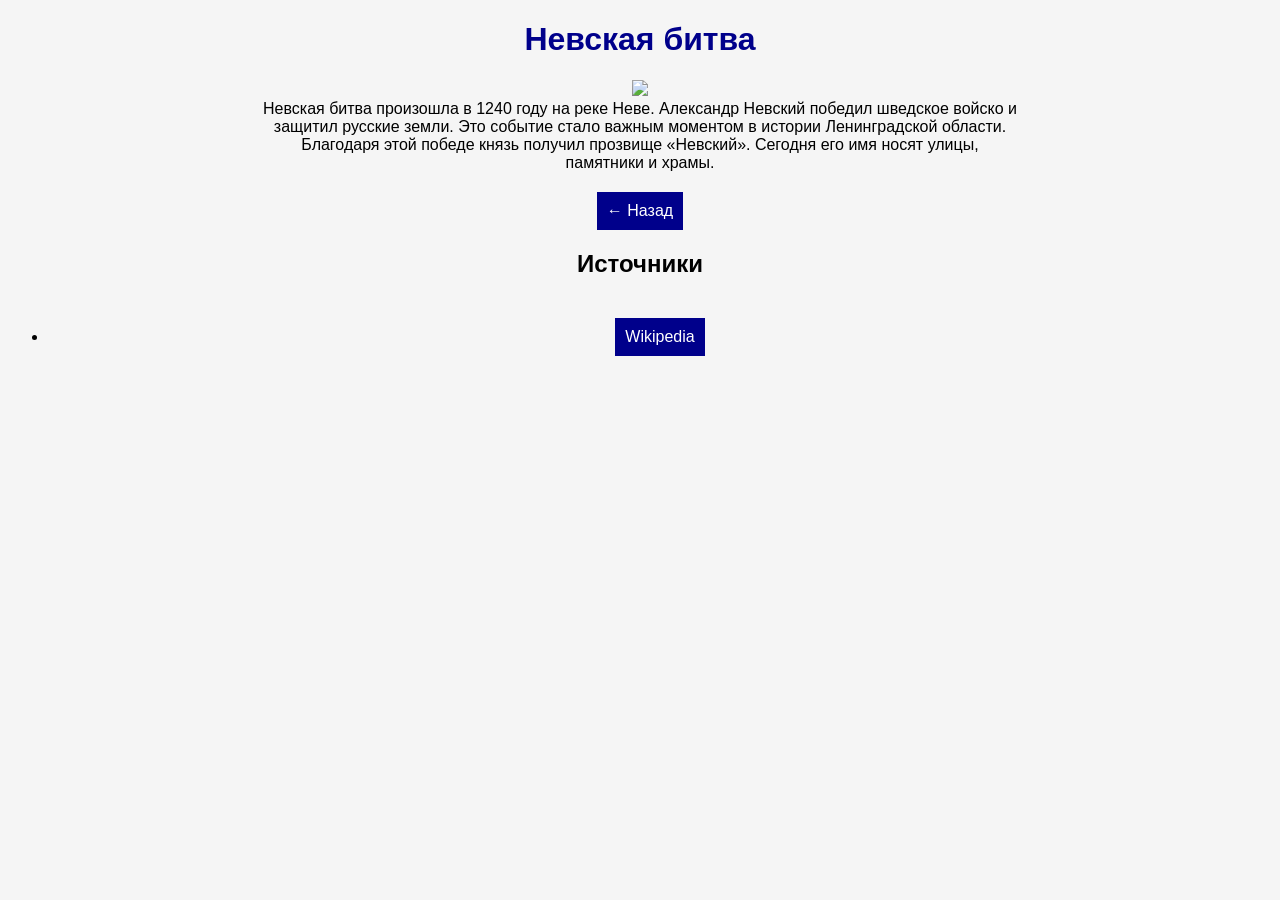
==== index.html @ 5f0f8652 "Add files via upload" ====
<!DOCTYPE html>
<html lang="ru">
<head>
    <meta charset="UTF-8">
    <title>Подробнее</title>
    <link rel="stylesheet" href="style.css">
</head>
<body>

<h1>Невская битва</h1>

<img src="https://upload.wikimedia.org/wikipedia/commons/5/5c/Nevsky_battle.jpg" width="300">

<p>
Невская битва произошла в 1240 году на реке Неве.
Александр Невский победил шведское войско и защитил русские земли.
Это событие стало важным моментом в истории Ленинградской области.
Благодаря этой победе князь получил прозвище «Невский».
Сегодня его имя носят улицы, памятники и храмы.
</p>

<a href="index.html">← Назад</a>

<h2>Источники</h2>
<ul>
    <li><a href="https://ru.wikipedia.org/wiki/Невская_битва">Wikipedia</a></li>
</ul>

</body>
</html>
---- style.css ----
body {
    font-family: Arial;
    background-color: #f5f5f5;
    text-align: center;
}

h1 {
    color: darkblue;
}

p {
    width: 60%;
    margin: auto;
}

a {
    display: inline-block;
    margin-top: 20px;
    color: white;
    background-color: darkblue;
    padding: 10px;
    text-decoration: none;
}
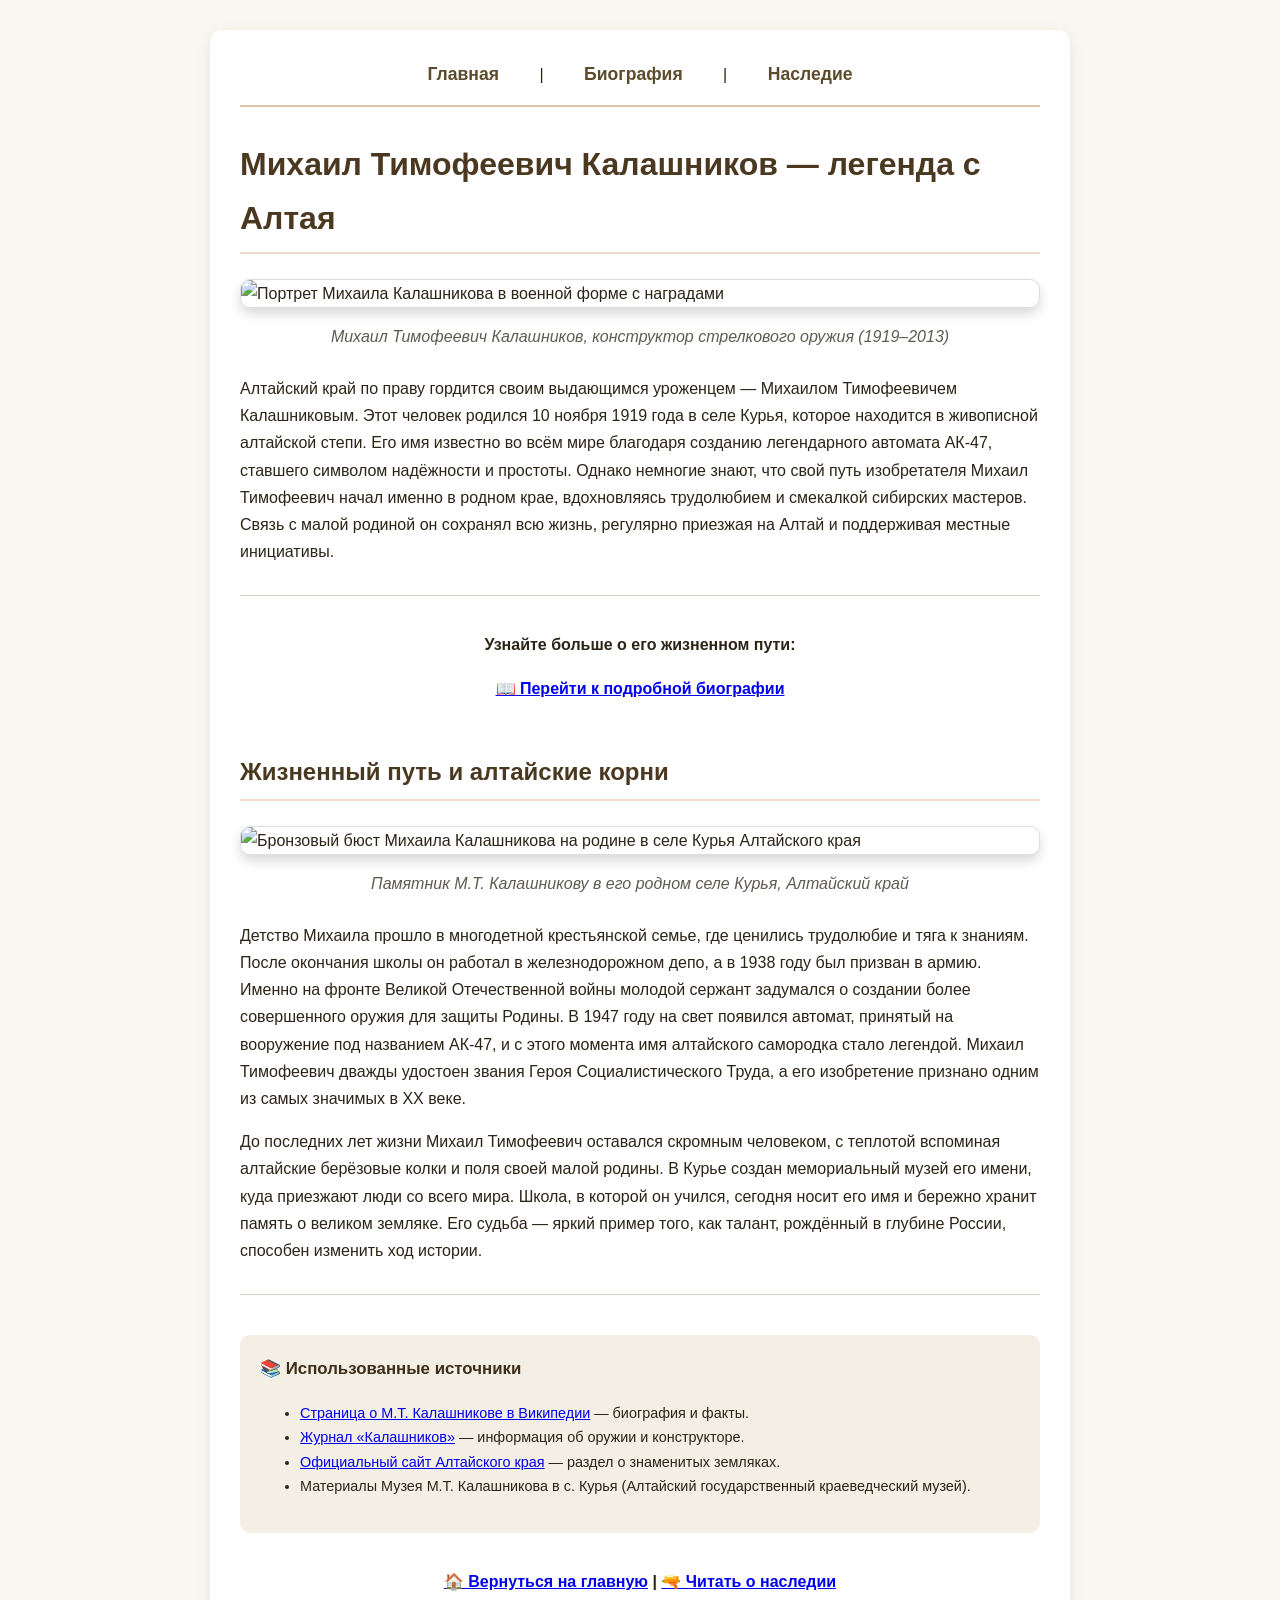
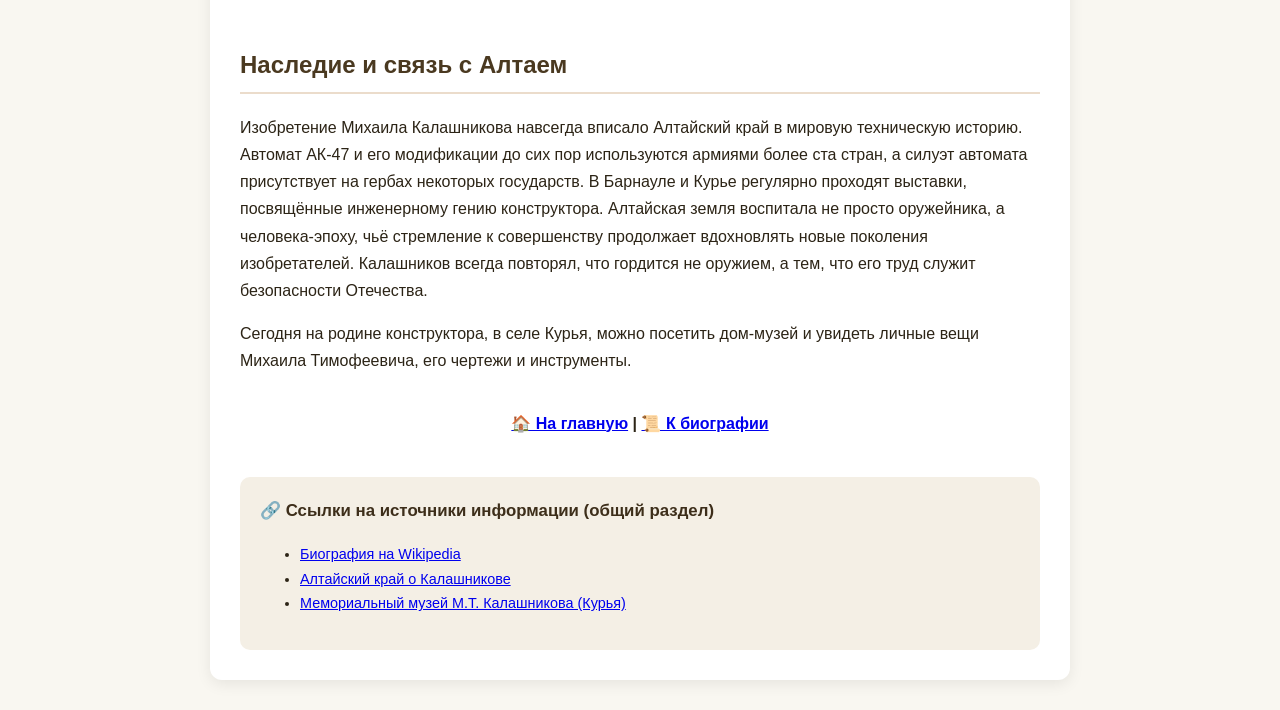
==== commit 8f75e6fb: "Add files via upload" ====
--- a/index.html
+++ b/index.html
@@ -1,30 +1,176 @@
 <!DOCTYPE html>
 <html lang="ru">
 <head>
-    <meta charset="UTF-8">
-    <title>Подробнее</title>
-    <link rel="stylesheet" href="style.css">
+  <meta charset="UTF-8">
+  <meta name="viewport" content="width=device-width, initial-scale=1.0">
+  <title>Михаил Калашников — гордость Алтайского края</title>
+  <!-- Простая стилизация для читаемости, без копирования чужих дизайнов -->
+  <style>
+    body {
+      font-family: 'Segoe UI', Tahoma, Geneva, Verdana, sans-serif;
+      background-color: #f9f7f1;
+      color: #2c2416;
+      margin: 0;
+      padding: 0 20px;
+      line-height: 1.7;
+    }
+    .container {
+      max-width: 800px;
+      margin: 30px auto;
+      background: white;
+      padding: 30px;
+      box-shadow: 0 4px 15px rgba(0,0,0,0.08);
+      border-radius: 12px;
+    }
+    nav {
+      text-align: center;
+      margin-bottom: 30px;
+      border-bottom: 2px solid #d9c8a8;
+      padding-bottom: 15px;
+    }
+    nav a {
+      margin: 0 20px;
+      text-decoration: none;
+      font-weight: bold;
+      color: #5c4b2c;
+      font-size: 1.1rem;
+      padding: 8px 16px;
+      border-radius: 20px;
+      transition: background 0.3s;
+    }
+    nav a:hover {
+      background-color: #e6d7b8;
+    }
+    h1, h2 {
+      color: #4a3920;
+      border-bottom: 2px solid #ebdccb;
+      padding-bottom: 6px;
+    }
+    img {
+      display: block;
+      margin: 25px auto;
+      max-width: 100%;
+      height: auto;
+      border-radius: 10px;
+      box-shadow: 0 6px 12px rgba(0,0,0,0.15);
+      border: 1px solid #ddd;
+    }
+    .caption {
+      text-align: center;
+      font-style: italic;
+      color: #5f5b50;
+      margin-top: -10px;
+      margin-bottom: 25px;
+    }
+    .sources {
+      margin-top: 40px;
+      padding: 20px;
+      background: #f4efe5;
+      border-radius: 10px;
+      font-size: 0.9rem;
+    }
+    .sources h3 {
+      margin-top: 0;
+      color: #3d2e1a;
+    }
+    hr {
+      border: none;
+      border-top: 1px solid #dad1c0;
+      margin: 30px 0;
+    }
+    .footer-nav {
+      margin-top: 35px;
+      text-align: center;
+      font-weight: bold;
+    }
+  </style>
 </head>
 <body>
+<div class="container">
 
-<h1>Невская битва</h1>
+  <!-- Навигация (гиперссылки для перехода между страницами) -->
+  <nav>
+    <a href="#home">Главная</a> |
+    <a href="#biography">Биография</a> |
+    <a href="#legacy">Наследие</a>
+  </nav>
 
-<img src="https://upload.wikimedia.org/wikipedia/commons/5/5c/Nevsky_battle.jpg" width="300">
+  <!-- ===================== СТРАНИЦА 1: ГЛАВНАЯ ===================== -->
+  <div id="home">
+    <h1>Михаил Тимофеевич Калашников — легенда с Алтая</h1>
+    
+    <!-- Иллюстрация 1: Портрет -->
+    <img src="https://upload.wikimedia.org/wikipedia/commons/thumb/3/3b/%D0%9A%D0%B0%D0%BB%D0%B0%D1%88%D0%BD%D0%B8%D0%BA%D0%BE%D0%B2_%D0%9C%D0%A2_%28%D0%BF%D0%BE%D1%80%D1%82%D1%80%D0%B5%D1%82%29.jpg/440px-%D0%9A%D0%B0%D0%BB%D0%B0%D1%88%D0%BD%D0%B8%D0%BA%D0%BE%D0%B2_%D0%9C%D0%A2_%28%D0%BF%D0%BE%D1%80%D1%82%D1%80%D0%B5%D1%82%29.jpg" 
+         alt="Портрет Михаила Калашникова в военной форме с наградами">
+    <p class="caption">Михаил Тимофеевич Калашников, конструктор стрелкового оружия (1919–2013)</p>
 
-<p>
-Невская битва произошла в 1240 году на реке Неве.
-Александр Невский победил шведское войско и защитил русские земли.
-Это событие стало важным моментом в истории Ленинградской области.
-Благодаря этой победе князь получил прозвище «Невский».
-Сегодня его имя носят улицы, памятники и храмы.
-</p>
+    <p>Алтайский край по праву гордится своим выдающимся уроженцем — Михаилом Тимофеевичем Калашниковым. Этот человек родился 10 ноября 1919 года в селе Курья, которое находится в живописной алтайской степи. Его имя известно во всём мире благодаря созданию легендарного автомата АК-47, ставшего символом надёжности и простоты. Однако немногие знают, что свой путь изобретателя Михаил Тимофеевич начал именно в родном крае, вдохновляясь трудолюбием и смекалкой сибирских мастеров. Связь с малой родиной он сохранял всю жизнь, регулярно приезжая на Алтай и поддерживая местные инициативы.</p>
 
-<a href="index.html">← Назад</a>
+    <hr>
 
-<h2>Источники</h2>
-<ul>
-    <li><a href="https://ru.wikipedia.org/wiki/Невская_битва">Wikipedia</a></li>
-</ul>
+    <!-- Внутренняя навигация на вторую страницу -->
+    <div class="footer-nav">
+      <p>Узнайте больше о его жизненном пути:</p>
+      <p><a href="#biography">📖 Перейти к подробной биографии</a></p>
+    </div>
+  </div>
 
+  <!-- ===================== СТРАНИЦА 2: БИОГРАФИЯ ===================== -->
+  <div id="biography" style="margin-top: 50px;">
+    <h2>Жизненный путь и алтайские корни</h2>
+    
+    <!-- Иллюстрация 2: Памятник в Курье -->
+    <img src="https://upload.wikimedia.org/wikipedia/commons/thumb/7/7e/%D0%9F%D0%B0%D0%BC%D1%8F%D1%82%D0%BD%D0%B8%D0%BA_%D0%9A%D0%B0%D0%BB%D0%B0%D1%88%D0%BD%D0%B8%D0%BA%D0%BE%D0%B2%D1%83_%D0%B2_%D1%81%D0%B5%D0%BB%D0%B5_%D0%9A%D1%83%D1%80%D1%8C%D1%8F.jpg/500px-%D0%9F%D0%B0%D0%BC%D1%8F%D1%82%D0%BD%D0%B8%D0%BA_%D0%9A%D0%B0%D0%BB%D0%B0%D1%88%D0%BD%D0%B8%D0%BA%D0%BE%D0%B2%D1%83_%D0%B2_%D1%81%D0%B5%D0%BB%D0%B5_%D0%9A%D1%83%D1%80%D1%8C%D1%8F.jpg" 
+         alt="Бронзовый бюст Михаила Калашникова на родине в селе Курья Алтайского края">
+    <p class="caption">Памятник М.Т. Калашникову в его родном селе Курья, Алтайский край</p>
+
+    <p>Детство Михаила прошло в многодетной крестьянской семье, где ценились трудолюбие и тяга к знаниям. После окончания школы он работал в железнодорожном депо, а в 1938 году был призван в армию. Именно на фронте Великой Отечественной войны молодой сержант задумался о создании более совершенного оружия для защиты Родины. В 1947 году на свет появился автомат, принятый на вооружение под названием АК-47, и с этого момента имя алтайского самородка стало легендой. Михаил Тимофеевич дважды удостоен звания Героя Социалистического Труда, а его изобретение признано одним из самых значимых в XX веке.</p>
+    
+    <p>До последних лет жизни Михаил Тимофеевич оставался скромным человеком, с теплотой вспоминая алтайские берёзовые колки и поля своей малой родины. В Курье создан мемориальный музей его имени, куда приезжают люди со всего мира. Школа, в которой он учился, сегодня носит его имя и бережно хранит память о великом земляке. Его судьба — яркий пример того, как талант, рождённый в глубине России, способен изменить ход истории.</p>
+
+    <hr>
+
+    <!-- Ссылки на источники информации (второй блок также отображается на этой странице) -->
+    <div class="sources">
+      <h3>📚 Использованные источники</h3>
+      <ul>
+        <li><a href="https://ru.wikipedia.org/wiki/%D0%9A%D0%B0%D0%BB%D0%B0%D1%88%D0%BD%D0%B8%D0%BA%D0%BE%D0%B2,_%D0%9C%D0%B8%D1%85%D0%B0%D0%B8%D0%BB_%D0%A2%D0%B8%D0%BC%D0%BE%D1%84%D0%B5%D0%B5%D0%B2%D0%B8%D1%87" target="_blank">Страница о М.Т. Калашникове в Википедии</a> — биография и факты.</li>
+        <li><a href="https://www.kalashnikov.ru/" target="_blank">Журнал «Калашников»</a> — информация об оружии и конструкторе.</li>
+        <li><a href="https://www.altairegion22.ru/region/people/kalashnikov/" target="_blank">Официальный сайт Алтайского края</a> — раздел о знаменитых земляках.</li>
+        <li>Материалы Музея М.Т. Калашникова в с. Курья (Алтайский государственный краеведческий музей).</li>
+      </ul>
+    </div>
+
+    <div class="footer-nav">
+      <p><a href="#home">🏠 Вернуться на главную</a> | <a href="#legacy">🔫 Читать о наследии</a></p>
+    </div>
+  </div>
+
+  <!-- ===================== ДОПОЛНИТЕЛЬНАЯ СТРАНИЦА 3: НАСЛЕДИЕ (чтобы точно было не менее 2 веб-страниц) ===================== -->
+  <div id="legacy" style="margin-top: 50px;">
+    <h2>Наследие и связь с Алтаем</h2>
+    <p>Изобретение Михаила Калашникова навсегда вписало Алтайский край в мировую техническую историю. Автомат АК-47 и его модификации до сих пор используются армиями более ста стран, а силуэт автомата присутствует на гербах некоторых государств. В Барнауле и Курье регулярно проходят выставки, посвящённые инженерному гению конструктора. Алтайская земля воспитала не просто оружейника, а человека-эпоху, чьё стремление к совершенству продолжает вдохновлять новые поколения изобретателей. Калашников всегда повторял, что гордится не оружием, а тем, что его труд служит безопасности Отечества.</p>
+    
+    <!-- Дополнительное изображение не помешает, но по условию не менее 2 иллюстраций — они уже есть,
+         просто добавим для насыщенности контента еще одно упоминание наследия -->
+    <p>Сегодня на родине конструктора, в селе Курья, можно посетить дом-музей и увидеть личные вещи Михаила Тимофеевича, его чертежи и инструменты.</p>
+
+    <div class="footer-nav">
+      <p><a href="#home">🏠 На главную</a> | <a href="#biography">📜 К биографии</a></p>
+    </div>
+  </div>
+
+  <!-- ОБЩИЙ БЛОК ССЫЛОК НА ИСТОЧНИКИ (продублирован, но теперь доступен внизу всех страниц,
+       как того требует задание — ссылки на источники информации) -->
+  <div class="sources" style="margin-top: 40px;">
+    <h3>🔗 Ссылки на источники информации (общий раздел)</h3>
+    <ul>
+      <li><a href="https://ru.wikipedia.org/wiki/%D0%9A%D0%B0%D0%BB%D0%B0%D1%88%D0%BD%D0%B8%D0%BA%D0%BE%D0%B2,_%D0%9C%D0%B8%D1%85%D0%B0%D0%B8%D0%BB_%D0%A2%D0%B8%D0%BC%D0%BE%D1%84%D0%B5%D0%B5%D0%B2%D0%B8%D1%87" target="_blank">Биография на Wikipedia</a></li>
+      <li><a href="https://www.altairegion22.ru/region/people/kalashnikov/" target="_blank">Алтайский край о Калашникове</a></li>
+      <li><a href="https://музейкалашникова.рф" target="_blank">Мемориальный музей М.Т. Калашникова (Курья)</a></li>
+    </ul>
+  </div>
+
+</div>
 </body>
 </html>
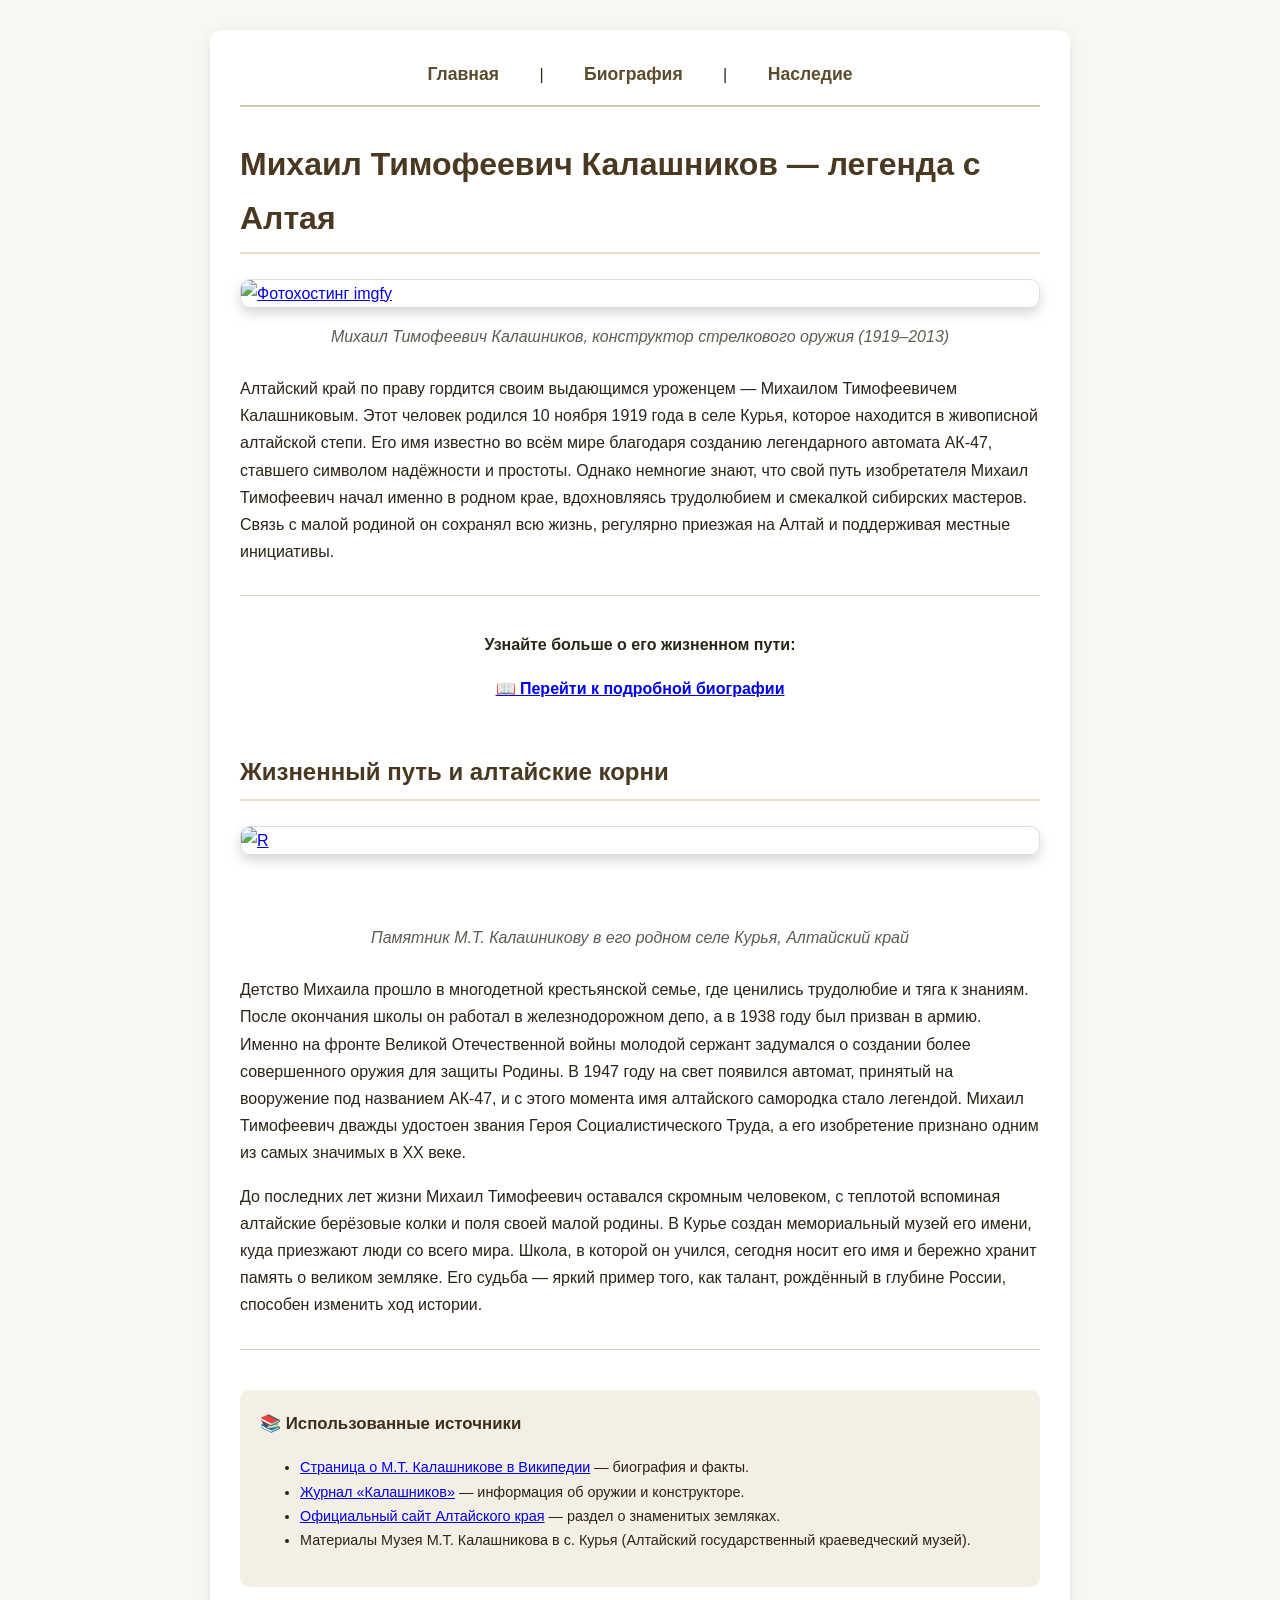
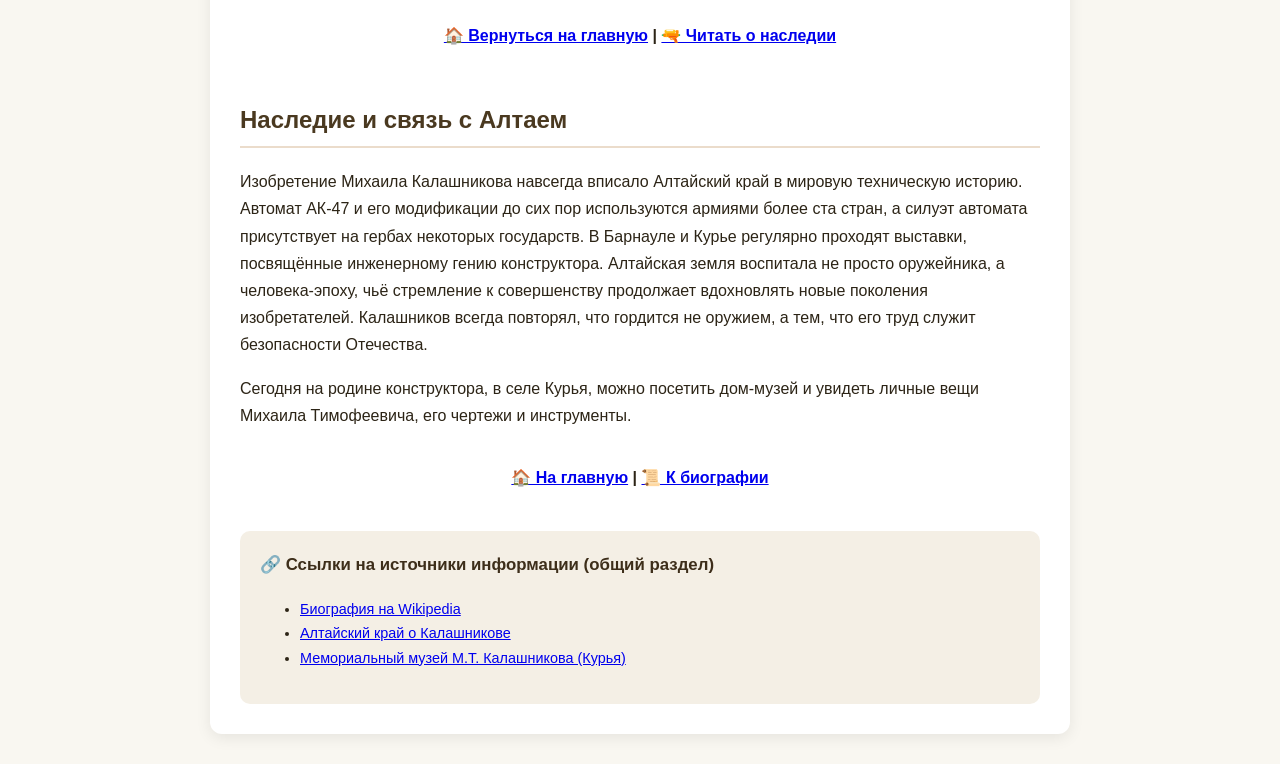
==== commit bf421bc3: "Add files via upload" ====
--- a/index.html
+++ b/index.html
@@ -99,9 +99,8 @@
   <div id="home">
     <h1>Михаил Тимофеевич Калашников — легенда с Алтая</h1>
     
-    <!-- Иллюстрация 1: Портрет -->
-    <img src="https://upload.wikimedia.org/wikipedia/commons/thumb/3/3b/%D0%9A%D0%B0%D0%BB%D0%B0%D1%88%D0%BD%D0%B8%D0%BA%D0%BE%D0%B2_%D0%9C%D0%A2_%28%D0%BF%D0%BE%D1%80%D1%82%D1%80%D0%B5%D1%82%29.jpg/440px-%D0%9A%D0%B0%D0%BB%D0%B0%D1%88%D0%BD%D0%B8%D0%BA%D0%BE%D0%B2_%D0%9C%D0%A2_%28%D0%BF%D0%BE%D1%80%D1%82%D1%80%D0%B5%D1%82%29.jpg" 
-         alt="Портрет Михаила Калашникова в военной форме с наградами">
+    <!-- Иллюстрация 1: Портрет --><a target="_blank" href="https://imgfy.ru/qQ7lcY03uMjoKEG"><img  src="https://imgfy.ru/ib/llXLAQ9Jk4naIsV_1778234741.webp" alt="Фотохостинг imgfy"/></a>
+     
     <p class="caption">Михаил Тимофеевич Калашников, конструктор стрелкового оружия (1919–2013)</p>
 
     <p>Алтайский край по праву гордится своим выдающимся уроженцем — Михаилом Тимофеевичем Калашниковым. Этот человек родился 10 ноября 1919 года в селе Курья, которое находится в живописной алтайской степи. Его имя известно во всём мире благодаря созданию легендарного автомата АК-47, ставшего символом надёжности и простоты. Однако немногие знают, что свой путь изобретателя Михаил Тимофеевич начал именно в родном крае, вдохновляясь трудолюбием и смекалкой сибирских мастеров. Связь с малой родиной он сохранял всю жизнь, регулярно приезжая на Алтай и поддерживая местные инициативы.</p>
@@ -120,8 +119,8 @@
     <h2>Жизненный путь и алтайские корни</h2>
     
     <!-- Иллюстрация 2: Памятник в Курье -->
-    <img src="https://upload.wikimedia.org/wikipedia/commons/thumb/7/7e/%D0%9F%D0%B0%D0%BC%D1%8F%D1%82%D0%BD%D0%B8%D0%BA_%D0%9A%D0%B0%D0%BB%D0%B0%D1%88%D0%BD%D0%B8%D0%BA%D0%BE%D0%B2%D1%83_%D0%B2_%D1%81%D0%B5%D0%BB%D0%B5_%D0%9A%D1%83%D1%80%D1%8C%D1%8F.jpg/500px-%D0%9F%D0%B0%D0%BC%D1%8F%D1%82%D0%BD%D0%B8%D0%BA_%D0%9A%D0%B0%D0%BB%D0%B0%D1%88%D0%BD%D0%B8%D0%BA%D0%BE%D0%B2%D1%83_%D0%B2_%D1%81%D0%B5%D0%BB%D0%B5_%D0%9A%D1%83%D1%80%D1%8C%D1%8F.jpg" 
-         alt="Бронзовый бюст Михаила Калашникова на родине в селе Курья Алтайского края">
+    <a href="https://imgbb.com/"><img src="https://i.ibb.co/ZptKM7CX/R.png" alt="R" border="0"></a><br /><a target='_blank' href='https://ru.imgbb.com/'></a><br />
+        
     <p class="caption">Памятник М.Т. Калашникову в его родном селе Курья, Алтайский край</p>
 
     <p>Детство Михаила прошло в многодетной крестьянской семье, где ценились трудолюбие и тяга к знаниям. После окончания школы он работал в железнодорожном депо, а в 1938 году был призван в армию. Именно на фронте Великой Отечественной войны молодой сержант задумался о создании более совершенного оружия для защиты Родины. В 1947 году на свет появился автомат, принятый на вооружение под названием АК-47, и с этого момента имя алтайского самородка стало легендой. Михаил Тимофеевич дважды удостоен звания Героя Социалистического Труда, а его изобретение признано одним из самых значимых в XX веке.</p>
